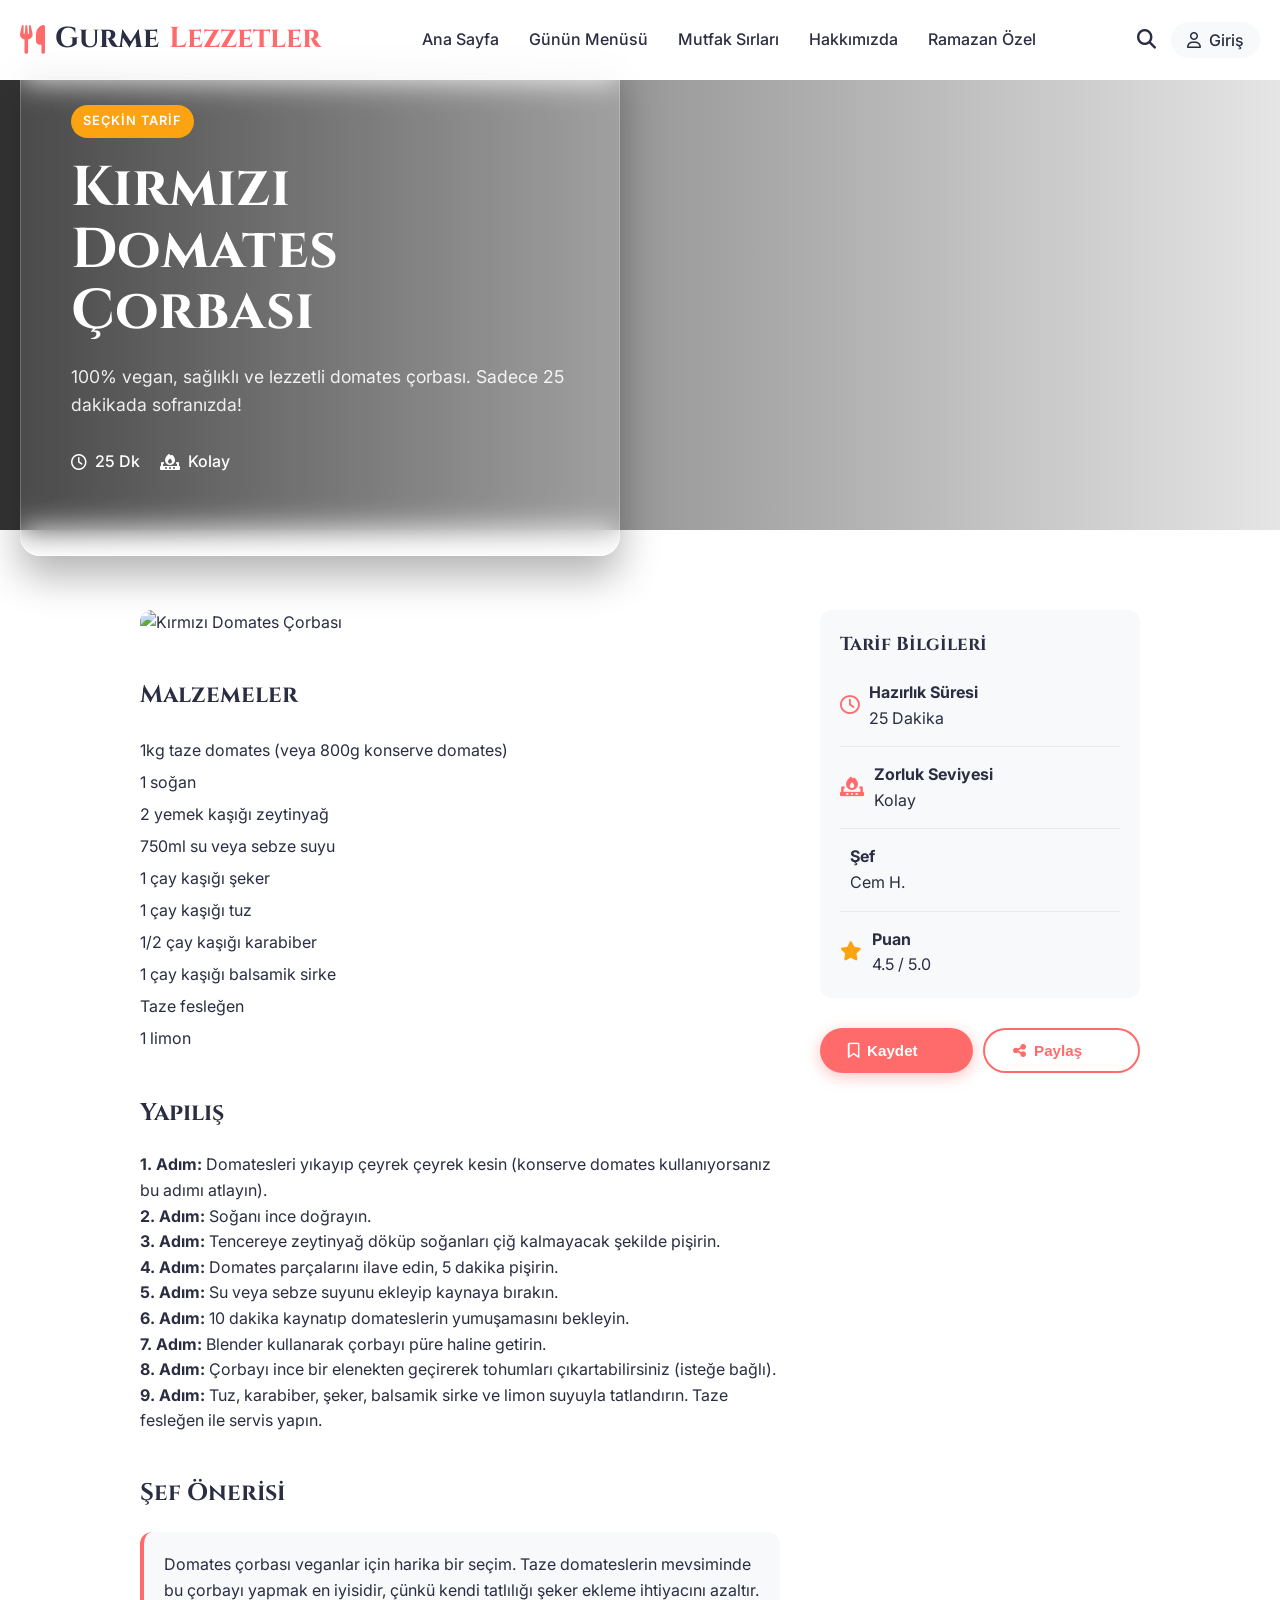
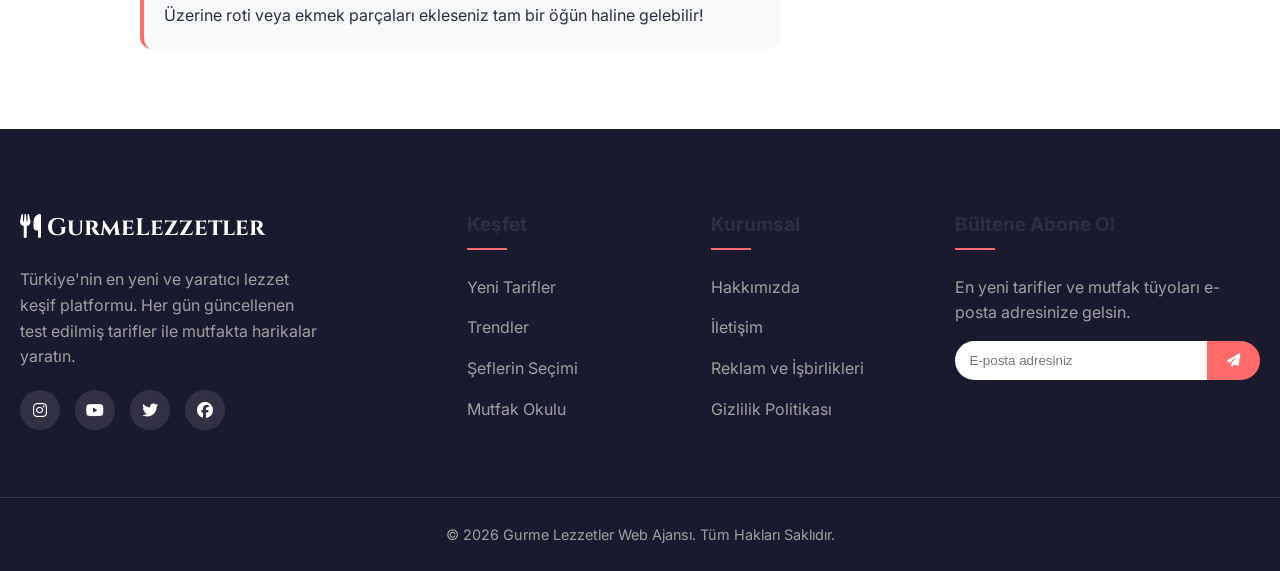
==== corba-domates.html @ 1f97ee6f "Add soup recipe detail pages and update navigation" ====
<!DOCTYPE html>
<html lang="tr">

<head>
    <meta charset="UTF-8">
    <meta name="viewport" content="width=device-width, initial-scale=1.0">
    <meta name="description" content="Kırmızı Domates Çorbası Tarifi: Vegan ve sağlıklı çorba.">
    <title>Kırmızı Domates Çorbası | Gurme Lezzetler</title>
    <link rel="stylesheet" href="css/style.css">
    <!-- Google Fonts -->
    <link rel="preconnect" href="https://fonts.googleapis.com">
    <link rel="preconnect" href="https://fonts.gstatic.com" crossorigin>
    <link
        href="https://fonts.googleapis.com/css2?family=Cinzel:wght@600;700&family=Inter:wght@300;400;500;600;700&display=swap"
        rel="stylesheet">
    <!-- FontAwesome icons -->
    <link rel="stylesheet" href="https://cdnjs.cloudflare.com/ajax/libs/font-awesome/6.4.0/css/all.min.css">
</head>

<body>

    <!-- Navigation -->
    <nav class="navbar">
        <div class="container nav-content">
            <a href="index.html" class="logo">
                <i class="fa-solid fa-utensils"></i> Gurme<span>Lezzetler</span>
            </a>
            <ul class="nav-links">
                <li><a href="index.html">Ana Sayfa</a></li>
                <li><a href="#">Günün Menüsü</a></li>
                <li><a href="#">Mutfak Sırları</a></li>
                <li><a href="hakkimizda.html">Hakkımızda</a></li>
                <li><a href="#">Ramazan Özel</a></li>
            </ul>
            <div class="nav-actions">
                <button class="icon-btn search-btn" aria-label="Ara"><i
                        class="fa-solid fa-magnifying-glass"></i></button>
                <button class="icon-btn login-btn" aria-label="Giriş Yap"><i class="fa-regular fa-user"></i>
                    Giriş</button>
                <button class="mobile-menu-btn" aria-label="Menü"><i class="fa-solid fa-bars"></i></button>
            </div>
        </div>
    </nav>

    <!-- Hero Header -->
    <header class="hero hero-small" style="height: 50vh; min-height: 350px;">
        <div class="hero-bg"
            style="background-image: url('https://images.unsplash.com/photo-1551632440-beab00e9abe7?ixlib=rb-4.0.3&auto=format&fit=crop&w=1920&q=80');">
        </div>
        <div class="hero-overlay"></div>
        <div class="container hero-content">
            <div class="hero-glass-card">
                <span class="badge">Seçkin Tarif</span>
                <h1>Kırmızı Domates Çorbası</h1>
                <p>100% vegan, sağlıklı ve lezzetli domates çorbası. Sadece 25 dakikada sofranızda!</p>
                <div class="recipe-meta">
                    <span><i class="fa-regular fa-clock"></i> 25 Dk</span>
                    <span><i class="fa-solid fa-fire-burner"></i> Kolay</span>
                </div>
            </div>
        </div>
    </header>

    <!-- Recipe Content -->
    <section class="recipe-detail section-padding">
        <div class="container">
            <div style="display: grid; grid-template-columns: 2fr 1fr; gap: 40px; max-width: 1000px; margin: 0 auto;">

                <!-- Main Content -->
                <div>
                    <div style="margin-bottom: 40px;">
                        <img src="https://images.unsplash.com/photo-1551632440-beab00e9abe7?ixlib=rb-4.0.3&auto=format&fit=crop&w=800&q=80"
                            alt="Kırmızı Domates Çorbası" style="width: 100%; border-radius: 12px;">
                    </div>

                    <h2 style="margin-bottom: 20px;">Malzemeler</h2>
                    <ul style="margin-bottom: 40px; line-height: 2;">
                        <li>1kg taze domates (veya 800g konserve domates)</li>
                        <li>1 soğan</li>
                        <li>2 yemek kaşığı zeytinyağ</li>
                        <li>750ml su veya sebze suyu</li>
                        <li>1 çay kaşığı şeker</li>
                        <li>1 çay kaşığı tuz</li>
                        <li>1/2 çay kaşığı karabiber</li>
                        <li>1 çay kaşığı balsamik sirke</li>
                        <li>Taze fesleğen</li>
                        <li>1 limon</li>
                    </ul>

                    <h2 style="margin-bottom: 20px;">Yapılış</h2>
                    <div style="margin-bottom: 40px;">
                        <p><strong>1. Adım:</strong> Domatesleri yıkayıp çeyrek çeyrek kesin (konserve domates
                            kullanıyorsanız bu adımı atlayın).</p>
                        <p><strong>2. Adım:</strong> Soğanı ince doğrayın.</p>
                        <p><strong>3. Adım:</strong> Tencereye zeytinyağ döküp soğanları çiğ kalmayacak şekilde pişirin.
                        </p>
                        <p><strong>4. Adım:</strong> Domates parçalarını ilave edin, 5 dakika pişirin.</p>
                        <p><strong>5. Adım:</strong> Su veya sebze suyunu ekleyip kaynaya bırakın.</p>
                        <p><strong>6. Adım:</strong> 10 dakika kaynatıp domateslerin yumuşamasını bekleyin.</p>
                        <p><strong>7. Adım:</strong> Blender kullanarak çorbayı püre haline getirin.</p>
                        <p><strong>8. Adım:</strong> Çorbayı ince bir elenekten geçirerek tohumları çıkartabilirsiniz
                            (isteğe bağlı).</p>
                        <p><strong>9. Adım:</strong> Tuz, karabiber, şeker, balsamik sirke ve limon suyuyla tatlandırın.
                            Taze fesleğen ile servis yapın.</p>
                    </div>

                    <h2 style="margin-bottom: 20px;">Şef Önerisi</h2>
                    <p style="background: #f8f9fa; padding: 20px; border-radius: 12px; border-left: 4px solid #ff6b6b;">
                        Domates çorbası veganlar için harika bir seçim. Taze domateslerin mevsiminde bu çorbayı yapmak
                        en iyisidir, çünkü kendi tatlılığı şeker ekleme ihtiyacını azaltır. Üzerine roti veya ekmek
                        parçaları ekleseniz tam bir öğün haline gelebilir!
                    </p>
                </div>

                <!-- Sidebar -->
                <div>
                    <div style="background: #f8f9fa; padding: 20px; border-radius: 12px; margin-bottom: 30px;">
                        <h3 style="margin-bottom: 20px;">Tarif Bilgileri</h3>

                        <div
                            style="display: flex; align-items: center; gap: 10px; margin-bottom: 15px; padding-bottom: 15px; border-bottom: 1px solid #e9ecef;">
                            <i class="fa-regular fa-clock" style="color: #ff6b6b; font-size: 1.2rem;"></i>
                            <div>
                                <strong>Hazırlık Süresi</strong>
                                <p>25 Dakika</p>
                            </div>
                        </div>

                        <div
                            style="display: flex; align-items: center; gap: 10px; margin-bottom: 15px; padding-bottom: 15px; border-bottom: 1px solid #e9ecef;">
                            <i class="fa-solid fa-fire-burner" style="color: #ff6b6b; font-size: 1.2rem;"></i>
                            <div>
                                <strong>Zorluk Seviyesi</strong>
                                <p>Kolay</p>
                            </div>
                        </div>

                        <div
                            style="display: flex; align-items: center; gap: 10px; margin-bottom: 15px; padding-bottom: 15px; border-bottom: 1px solid #e9ecef;">
                            <i class="fa-solid fa-user-chef" style="color: #ff6b6b; font-size: 1.2rem;"></i>
                            <div>
                                <strong>Şef</strong>
                                <p>Cem H.</p>
                            </div>
                        </div>

                        <div style="display: flex; align-items: center; gap: 10px;">
                            <i class="fa-solid fa-star" style="color: #fca311; font-size: 1.2rem;"></i>
                            <div>
                                <strong>Puan</strong>
                                <p>4.5 / 5.0</p>
                            </div>
                        </div>
                    </div>

                    <div style="display: flex; gap: 10px;">
                        <button class="btn btn-primary" style="flex: 1;"><i class="fa-regular fa-bookmark"></i>
                            Kaydet</button>
                        <button class="btn btn-outline" style="flex: 1;"><i class="fa-solid fa-share-nodes"></i>
                            Paylaş</button>
                    </div>
                </div>

            </div>
        </div>
    </section>

    <!-- Footer -->
    <footer class="footer">
        <div class="container footer-grid">
            <div class="footer-brand">
                <h2><i class="fa-solid fa-utensils"></i> Gurme<span>Lezzetler</span></h2>
                <p>Türkiye'nin en yeni ve yaratıcı lezzet keşif platformu. Her gün güncellenen test edilmiş tarifler ile
                    mutfakta harikalar yaratın.</p>
                <div class="social-links">
                    <a href="#"><i class="fa-brands fa-instagram"></i></a>
                    <a href="#"><i class="fa-brands fa-youtube"></i></a>
                    <a href="#"><i class="fa-brands fa-twitter"></i></a>
                    <a href="#"><i class="fa-brands fa-facebook"></i></a>
                </div>
            </div>
            <div class="footer-links">
                <h3>Keşfet</h3>
                <ul>
                    <li><a href="#">Yeni Tarifler</a></li>
                    <li><a href="#">Trendler</a></li>
                    <li><a href="#">Şeflerin Seçimi</a></li>
                    <li><a href="#">Mutfak Okulu</a></li>
                </ul>
            </div>
            <div class="footer-links">
                <h3>Kurumsal</h3>
                <ul>
                    <li><a href="hakkimizda.html">Hakkımızda</a></li>
                    <li><a href="#">İletişim</a></li>
                    <li><a href="#">Reklam ve İşbirlikleri</a></li>
                    <li><a href="#">Gizlilik Politikası</a></li>
                </ul>
            </div>
            <div class="footer-newsletter">
                <h3>Bültene Abone Ol</h3>
                <p>En yeni tarifler ve mutfak tüyoları e-posta adresinize gelsin.</p>
                <form class="newsletter-form">
                    <input type="email" placeholder="E-posta adresiniz" required>
                    <button type="submit"><i class="fa-solid fa-paper-plane"></i></button>
                </form>
            </div>
        </div>
        <div class="footer-bottom container">
            <p>&copy; 2026 Gurme Lezzetler Web Ajansı. Tüm Hakları Saklıdır.</p>
        </div>
    </footer>

    <script src="js/main.js"></script>
</body>

</html>
---- css/style.css ----
/* Base & CSS Variables */
:root {
    --primary-color: #ff6b6b;
    --primary-dark: #e85d5d;
    --secondary-color: #fca311;
    --text-dark: #2b2d42;
    --text-light: #8d99ae;
    --bg-light: #f8f9fa;
    --bg-white: #ffffff;
    --border-color: #e9ecef;
    --shadow-sm: 0 2px 8px rgba(0,0,0,0.05);
    --shadow-md: 0 4px 15px rgba(0,0,0,0.08);
    --shadow-lg: 0 10px 30px rgba(0,0,0,0.12);
    --border-radius: 12px;
    --transition: all 0.3s cubic-bezier(0.25, 0.8, 0.25, 1);
}

* {
    margin: 0;
    padding: 0;
    box-sizing: border-box;
}

body {
    font-family: 'Inter', sans-serif;
    color: var(--text-dark);
    background-color: var(--bg-white);
    line-height: 1.6;
    overflow-x: hidden;
}

h1, h2, h3, h4, h5, h6 {
    font-family: 'Cinzel', serif;
    color: var(--text-dark);
}

a {
    text-decoration: none;
    color: inherit;
    transition: var(--transition);
}

ul {
    list-style: none;
}

img {
    max-width: 100%;
    height: auto;
    display: block;
}

.container {
    max-width: 1280px;
    margin: 0 auto;
    padding: 0 20px;
}

.section-padding {
    padding: 80px 0;
}

.mt-4 { margin-top: 2rem; }
.text-center { text-align: center; }

/* Buttons */
.btn {
    display: inline-flex;
    align-items: center;
    gap: 8px;
    padding: 12px 28px;
    border-radius: 30px;
    font-weight: 600;
    cursor: pointer;
    transition: var(--transition);
    border: none;
    font-size: 0.95rem;
}

.btn-primary {
    background: var(--primary-color);
    color: white;
    box-shadow: 0 4px 15px rgba(255, 107, 107, 0.4);
}

.btn-primary:hover {
    background: var(--primary-dark);
    transform: translateY(-2px);
    box-shadow: 0 6px 20px rgba(255, 107, 107, 0.6);
}

.btn-outline {
    background: transparent;
    color: var(--primary-color);
    border: 2px solid var(--primary-color);
}

.btn-outline:hover {
    background: var(--primary-color);
    color: white;
}

/* Navbar (Glassmorphism effect) */
.navbar {
    position: fixed;
    top: 0;
    left: 0;
    width: 100%;
    height: 80px;
    background: rgba(255, 255, 255, 0.85);
    backdrop-filter: blur(10px);
    -webkit-backdrop-filter: blur(10px);
    border-bottom: 1px solid rgba(255, 255, 255, 0.3);
    z-index: 1000;
    transition: var(--transition);
}

.navbar.scrolled {
    box-shadow: var(--shadow-sm);
    background: rgba(255, 255, 255, 0.95);
}

.nav-content {
    display: flex;
    justify-content: space-between;
    align-items: center;
    height: 100%;
}

.logo {
    font-family: 'Cinzel', serif;
    font-size: 1.8rem;
    font-weight: 700;
    color: var(--text-dark);
    display: flex;
    align-items: center;
    gap: 10px;
}

.logo i {
    color: var(--primary-color);
}

.logo span {
    color: var(--primary-color);
}

.nav-links {
    display: flex;
    gap: 30px;
}

.nav-links a {
    font-weight: 500;
    font-size: 1rem;
    position: relative;
    padding: 5px 0;
}

.nav-links a::after {
    content: '';
    position: absolute;
    bottom: 0;
    left: 0;
    width: 0;
    height: 2px;
    background: var(--primary-color);
    transition: var(--transition);
}

.nav-links a:hover::after,
.nav-links a.active::after {
    width: 100%;
}

.nav-links a:hover,
.nav-links a.active {
    color: var(--primary-color);
}

.nav-actions {
    display: flex;
    align-items: center;
    gap: 15px;
}

.icon-btn {
    background: transparent;
    border: none;
    font-size: 1.2rem;
    color: var(--text-dark);
    cursor: pointer;
    transition: var(--transition);
}

.icon-btn:hover {
    color: var(--primary-color);
}

.login-btn {
    font-size: 1rem;
    font-family: 'Inter', sans-serif;
    font-weight: 500;
    display: flex;
    align-items: center;
    gap: 8px;
    background: var(--bg-light);
    padding: 8px 16px;
    border-radius: 20px;
}

.login-btn:hover {
    background: var(--primary-color);
    color: white;
}

.mobile-menu-btn {
    display: none;
    background: transparent;
    border: none;
    font-size: 1.5rem;
    cursor: pointer;
}

/* Hero Section */
.hero {
    position: relative;
    height: 85vh;
    min-height: 600px;
    display: flex;
    align-items: center;
    margin-top: 80px;
}

.hero-bg {
    position: absolute;
    top: 0;
    left: 0;
    width: 100%;
    height: 100%;
    background-size: cover;
    background-position: center;
    background-repeat: no-repeat;
    z-index: -2;
}

.hero-overlay {
    position: absolute;
    top: 0;
    left: 0;
    width: 100%;
    height: 100%;
    background: linear-gradient(90deg, rgba(0,0,0,0.8) 0%, rgba(0,0,0,0.4) 50%, rgba(0,0,0,0.1) 100%);
    z-index: -1;
}

.hero-content {
    width: 100%;
}

.hero-glass-card {
    background: rgba(255, 255, 255, 0.1);
    backdrop-filter: blur(15px);
    -webkit-backdrop-filter: blur(15px);
    border: 1px solid rgba(255, 255, 255, 0.2);
    border-radius: 20px;
    padding: 50px;
    max-width: 600px;
    color: white;
    box-shadow: 0 20px 40px rgba(0,0,0,0.3);
}

.badge {
    background: var(--secondary-color);
    color: white;
    padding: 6px 12px;
    border-radius: 20px;
    font-size: 0.8rem;
    font-weight: 600;
    text-transform: uppercase;
    letter-spacing: 1px;
    display: inline-block;
    margin-bottom: 20px;
}

.hero-glass-card h1 {
    font-size: 3.5rem;
    line-height: 1.1;
    margin-bottom: 20px;
    color: white;
}

.hero-glass-card p {
    font-size: 1.1rem;
    margin-bottom: 30px;
    opacity: 0.9;
}

.recipe-meta {
    display: flex;
    gap: 20px;
    margin-bottom: 30px;
    font-weight: 500;
}

.recipe-meta span {
    display: flex;
    align-items: center;
    gap: 8px;
}

/* Sections Global */
.section-header {
    display: flex;
    justify-content: space-between;
    align-items: flex-end;
    margin-bottom: 40px;
}

.section-header h2 {
    font-size: 2.5rem;
    position: relative;
    padding-bottom: 10px;
}

.section-header h2::after {
    content: '';
    position: absolute;
    bottom: 0;
    left: 0;
    width: 60px;
    height: 3px;
    background: var(--primary-color);
    border-radius: 2px;
}

.section-header p {
    color: var(--text-light);
    margin-top: 10px;
}

.view-all {
    color: var(--primary-color);
    font-weight: 600;
    display: inline-flex;
    align-items: center;
    gap: 5px;
}

.view-all:hover {
    color: var(--primary-dark);
    transform: translateX(5px);
}

/* Categories Section */
.categories-grid {
    display: grid;
    grid-template-columns: repeat(auto-fit, minmax(180px, 1fr));
    gap: 20px;
}

.category-card {
    background: var(--bg-white);
    border: 1px solid var(--border-color);
    border-radius: var(--border-radius);
    padding: 30px 20px;
    text-align: center;
    transition: var(--transition);
}

.category-card:hover {
    box-shadow: var(--shadow-md);
    border-color: var(--primary-color);
    transform: translateY(-5px);
}

.cat-icon {
    width: 70px;
    height: 70px;
    background: rgba(255, 107, 107, 0.1);
    color: var(--primary-color);
    border-radius: 50%;
    display: flex;
    align-items: center;
    justify-content: center;
    font-size: 2rem;
    margin: 0 auto 15px;
    transition: var(--transition);
}

.category-card:hover .cat-icon {
    background: var(--primary-color);
    color: white;
}

.category-card h3 {
    font-size: 1.2rem;
    margin-bottom: 5px;
}

.category-card span {
    font-size: 0.85rem;
    color: var(--text-light);
}

/* Popular Recipes */
.bg-light {
    background-color: var(--bg-light);
}

.recipe-grid {
    display: grid;
    grid-template-columns: repeat(auto-fill, minmax(280px, 1fr));
    gap: 30px;
}

.recipe-card {
    background: var(--bg-white);
    border-radius: var(--border-radius);
    overflow: hidden;
    box-shadow: var(--shadow-sm);
    transition: var(--transition);
}

.recipe-card:hover {
    box-shadow: var(--shadow-lg);
    transform: translateY(-10px);
}

.recipe-img {
    position: relative;
    height: 220px;
    overflow: hidden;
}

.recipe-img img {
    width: 100%;
    height: 100%;
    object-fit: cover;
    transition: transform 0.5s ease;
}

.recipe-card:hover .recipe-img img {
    transform: scale(1.1);
}

.recipe-tags {
    position: absolute;
    top: 15px;
    left: 15px;
    z-index: 2;
}

.tag {
    background: rgba(255, 255, 255, 0.9);
    color: var(--text-dark);
    padding: 5px 12px;
    border-radius: 15px;
    font-size: 0.8rem;
    font-weight: 600;
    box-shadow: var(--shadow-sm);
}

.bookmark-btn {
    position: absolute;
    top: 15px;
    right: 15px;
    width: 35px;
    height: 35px;
    border-radius: 50%;
    background: white;
    border: none;
    color: var(--text-light);
    display: flex;
    align-items: center;
    justify-content: center;
    cursor: pointer;
    z-index: 2;
    transition: var(--transition);
    box-shadow: var(--shadow-sm);
}

.bookmark-btn:hover {
    color: var(--primary-color);
}

.recipe-info {
    padding: 20px;
}

.recipe-info h3 {
    font-size: 1.25rem;
    margin-bottom: 10px;
    line-height: 1.4;
}

.recipe-info h3 a:hover {
    color: var(--primary-color);
}

.author {
    font-size: 0.9rem;
    color: var(--text-light);
    margin-bottom: 15px;
}

.recipe-footer {
    display: flex;
    justify-content: space-between;
    align-items: center;
    padding-top: 15px;
    border-top: 1px solid var(--border-color);
}

.time {
    font-size: 0.9rem;
    font-weight: 500;
    color: var(--text-dark);
    display: flex;
    align-items: center;
    gap: 5px;
}

.time i {
    color: var(--primary-color);
}

.rating {
    display: flex;
    align-items: center;
    gap: 5px;
    font-weight: 600;
    color: var(--text-dark);
}

.rating i {
    color: #ffb703;
}

/* News Section */
.news-grid {
    display: grid;
    grid-template-columns: 1.5fr 1fr;
    gap: 30px;
}

.news-main-card {
    position: relative;
    border-radius: var(--border-radius);
    overflow: hidden;
    height: 400px;
}

.news-main-card img {
    width: 100%;
    height: 100%;
    object-fit: cover;
}

.news-content.glassmorphism {
    position: absolute;
    bottom: 20px;
    left: 20px;
    right: 20px;
    background: rgba(255, 255, 255, 0.85);
    backdrop-filter: blur(10px);
    border-radius: 12px;
    padding: 25px;
}

.news-content h3 {
    font-size: 1.5rem;
    margin: 10px 0;
}

.read-more {
    display: inline-block;
    margin-top: 15px;
    color: var(--primary-color);
    font-weight: 600;
    text-transform: uppercase;
    font-size: 0.85rem;
    letter-spacing: 1px;
}

.news-side-list {
    display: flex;
    flex-direction: column;
    gap: 20px;
}

.news-item {
    display: flex;
    gap: 15px;
    align-items: center;
    background: var(--bg-white);
    border-radius: var(--border-radius);
    padding: 10px;
    transition: var(--transition);
}

.news-item:hover {
    background: var(--bg-light);
    transform: translateX(5px);
}

.news-item .img-wrapper {
    width: 100px;
    height: 100px;
    border-radius: 8px;
    overflow: hidden;
    flex-shrink: 0;
}

.news-item img {
    width: 100%;
    height: 100%;
    object-fit: cover;
}

.news-item h4 {
    font-family: 'Inter', sans-serif;
    font-size: 1.1rem;
    margin-bottom: 8px;
}

.news-item .date {
    font-size: 0.8rem;
    color: var(--text-light);
}

/* Footer */
.footer {
    background-color: #1a1a2e;
    color: white;
    padding-top: 80px;
}

.footer-grid {
    display: grid;
    grid-template-columns: 2fr 1fr 1fr 1.5fr;
    gap: 40px;
    margin-bottom: 60px;
}

.footer-brand h2 {
    color: white;
    margin-bottom: 20px;
}

.footer-brand p {
    color: #a0a0a0;
    margin-bottom: 20px;
    max-width: 300px;
}

.social-links {
    display: flex;
    gap: 15px;
}

.social-links a {
    width: 40px;
    height: 40px;
    border-radius: 50%;
    background: rgba(255,255,255,0.1);
    display: flex;
    align-items: center;
    justify-content: center;
    transition: var(--transition);
}

.social-links a:hover {
    background: var(--primary-color);
    color: white;
}

.footer-links h3, .footer-newsletter h3 {
    font-family: 'Inter', sans-serif;
    font-size: 1.2rem;
    margin-bottom: 25px;
    position: relative;
    padding-bottom: 10px;
}

.footer-links h3::after, .footer-newsletter h3::after {
    content: '';
    position: absolute;
    bottom: 0;
    left: 0;
    width: 40px;
    height: 2px;
    background: var(--primary-color);
}

.footer-links ul li {
    margin-bottom: 15px;
}

.footer-links ul li a {
    color: #a0a0a0;
}

.footer-links ul li a:hover {
    color: var(--primary-color);
    padding-left: 5px;
}

.footer-newsletter p {
    color: #a0a0a0;
    margin-bottom: 15px;
}

.newsletter-form {
    display: flex;
}

.newsletter-form input {
    flex: 1;
    padding: 12px 15px;
    border: none;
    border-radius: 30px 0 0 30px;
    outline: none;
}

.newsletter-form button {
    background: var(--primary-color);
    color: white;
    border: none;
    padding: 0 20px;
    border-radius: 0 30px 30px 0;
    cursor: pointer;
    transition: var(--transition);
}

.newsletter-form button:hover {
    background: var(--primary-dark);
}

.footer-bottom {
    text-align: center;
    padding: 25px 0;
    border-top: 1px solid rgba(255,255,255,0.1);
    color: #a0a0a0;
    font-size: 0.9rem;
}

/* Responsive Design */
@media (max-width: 992px) {
    .news-grid {
        grid-template-columns: 1fr;
    }
    
    .footer-grid {
        grid-template-columns: 1fr 1fr;
    }
}

@media (max-width: 768px) {
    .nav-links {
        display: none;
    }
    
    .mobile-menu-btn {
        display: block;
        color: var(--text-dark);
    }
    
    .hero-glass-card h1 {
        font-size: 2.5rem;
    }
    
    .section-header {
        flex-direction: column;
        align-items: flex-start;
        gap: 15px;
    }
    
    .footer-grid {
        grid-template-columns: 1fr;
    }
}
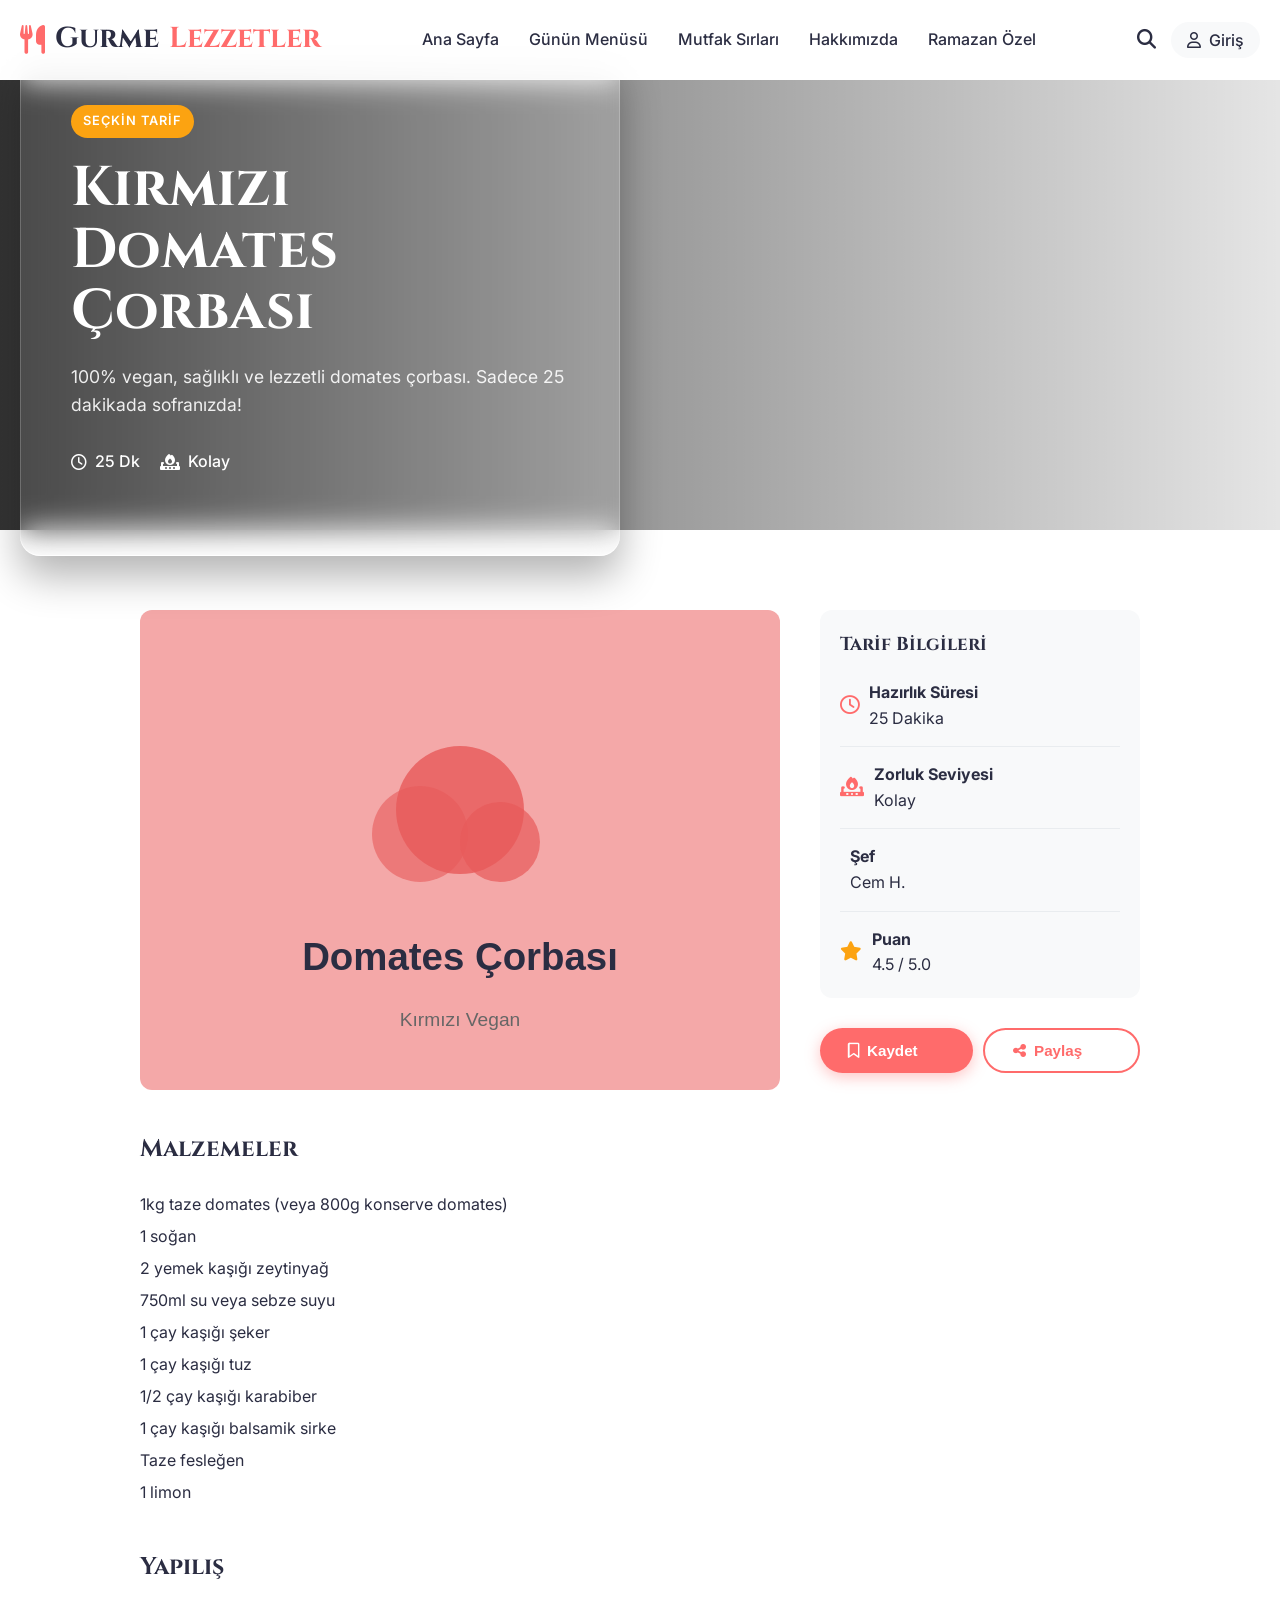
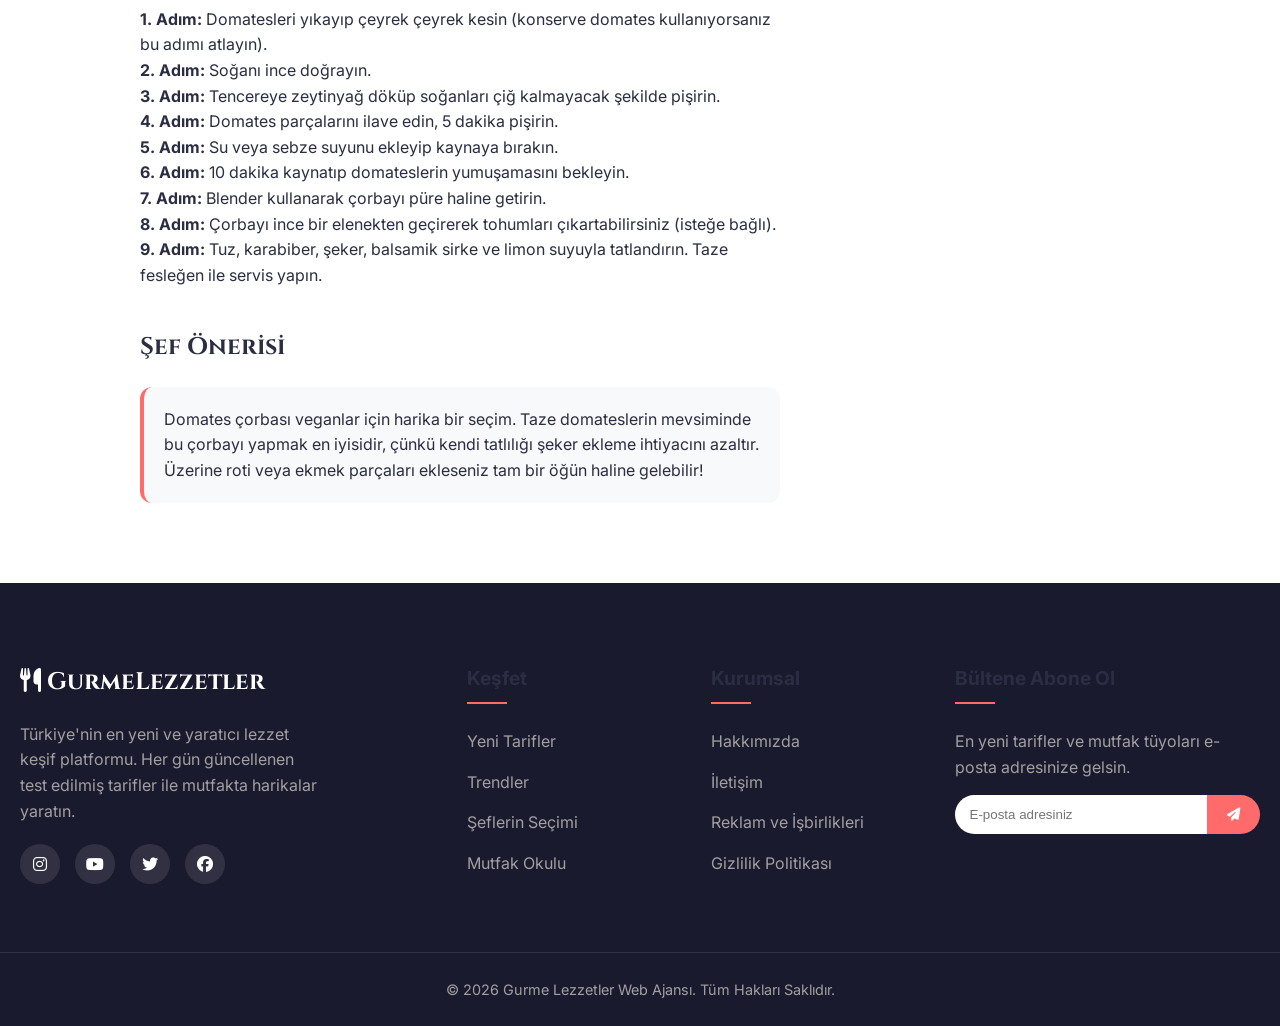
==== commit d7bebdfd: "Replace Unsplash links with local SVG images for all soup recipes" ====
--- a/corba-domates.html
+++ b/corba-domates.html
@@ -45,7 +45,7 @@
     <!-- Hero Header -->
     <header class="hero hero-small" style="height: 50vh; min-height: 350px;">
         <div class="hero-bg"
-            style="background-image: url('https://images.unsplash.com/photo-1551632440-beab00e9abe7?ixlib=rb-4.0.3&auto=format&fit=crop&w=1920&q=80');">
+            style="background-image: url('https://images.unsplash.com/photo-1476718406336-bb5a9690ee2a?ixlib=rb-4.0.3&auto=format&fit=crop&w=1920&q=80');">
         </div>
         <div class="hero-overlay"></div>
         <div class="container hero-content">
@@ -69,8 +69,8 @@
                 <!-- Main Content -->
                 <div>
                     <div style="margin-bottom: 40px;">
-                        <img src="https://images.unsplash.com/photo-1551632440-beab00e9abe7?ixlib=rb-4.0.3&auto=format&fit=crop&w=800&q=80"
-                            alt="Kırmızı Domates Çorbası" style="width: 100%; border-radius: 12px;">
+                        <img src="img/domates.svg" alt="Kırmızı Domates Çorbası"
+                            style="width: 100%; border-radius: 12px;">
                     </div>
 
                     <h2 style="margin-bottom: 20px;">Malzemeler</h2>
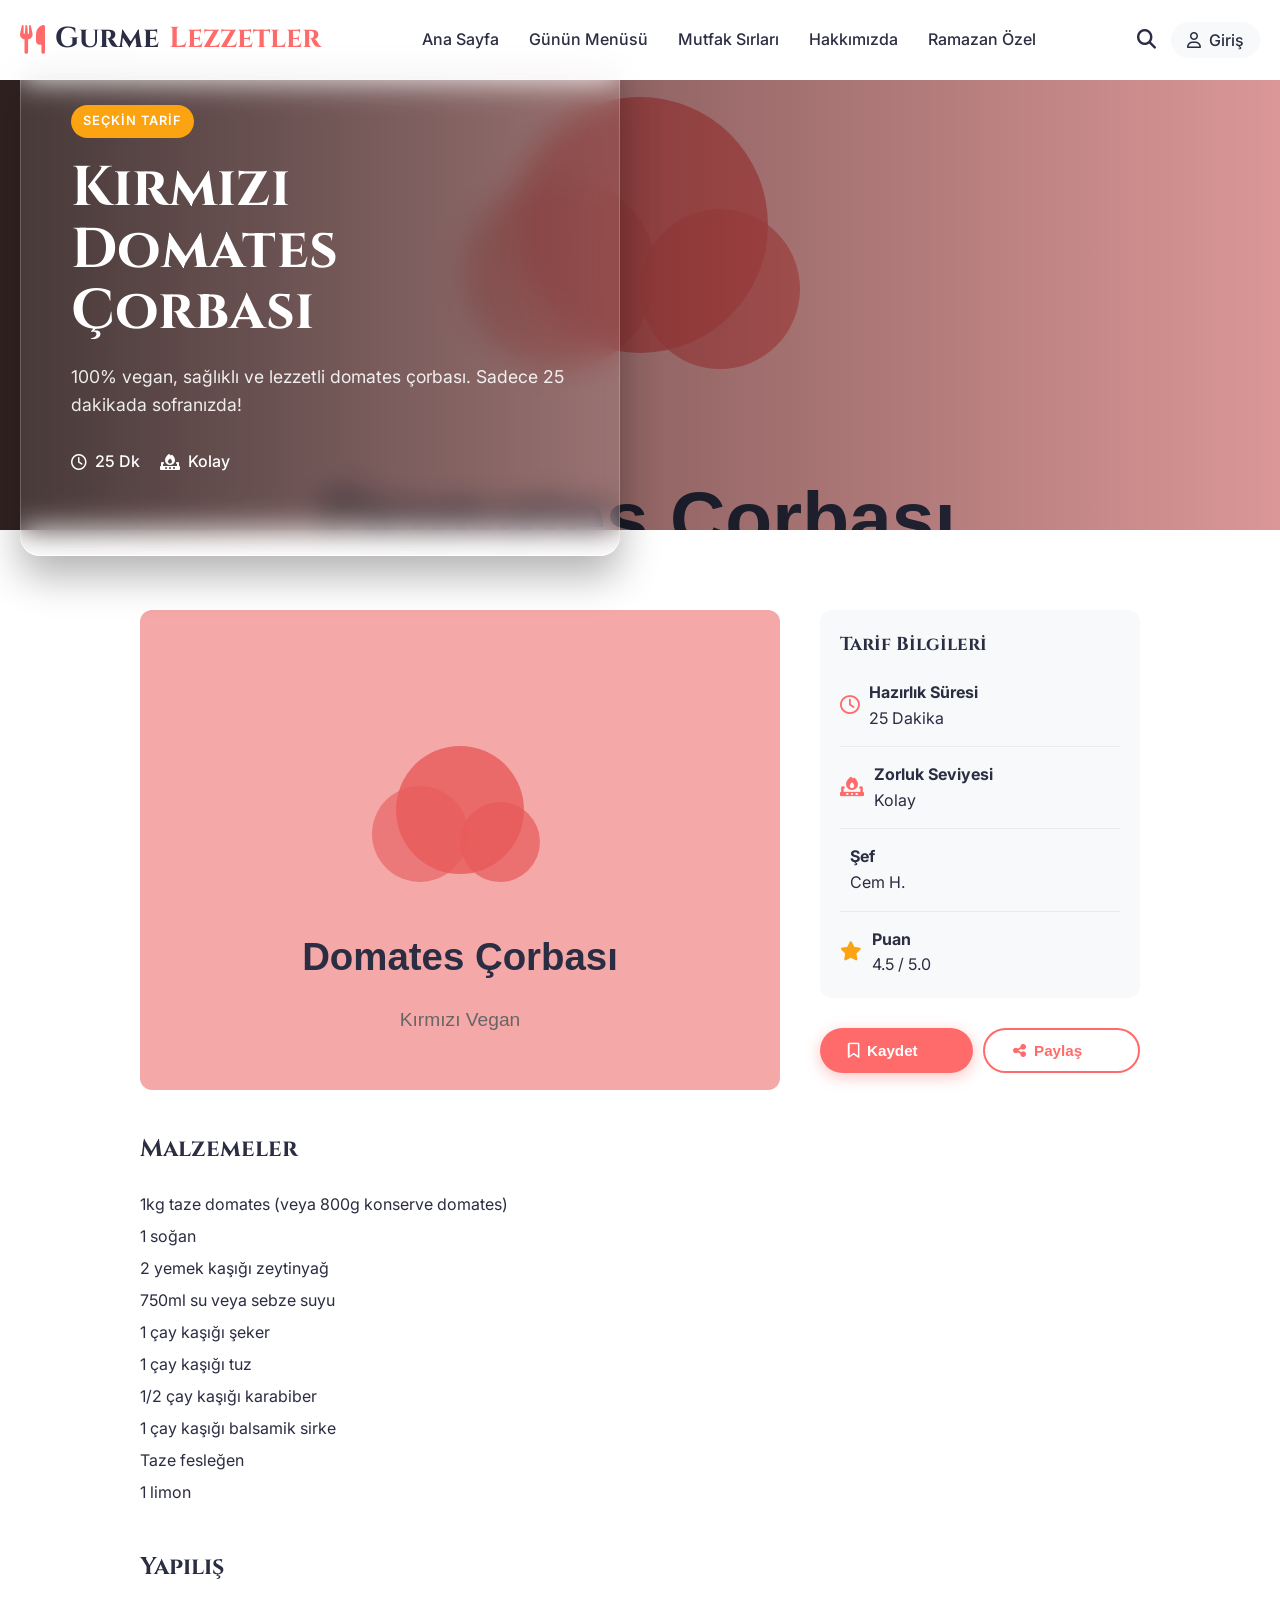
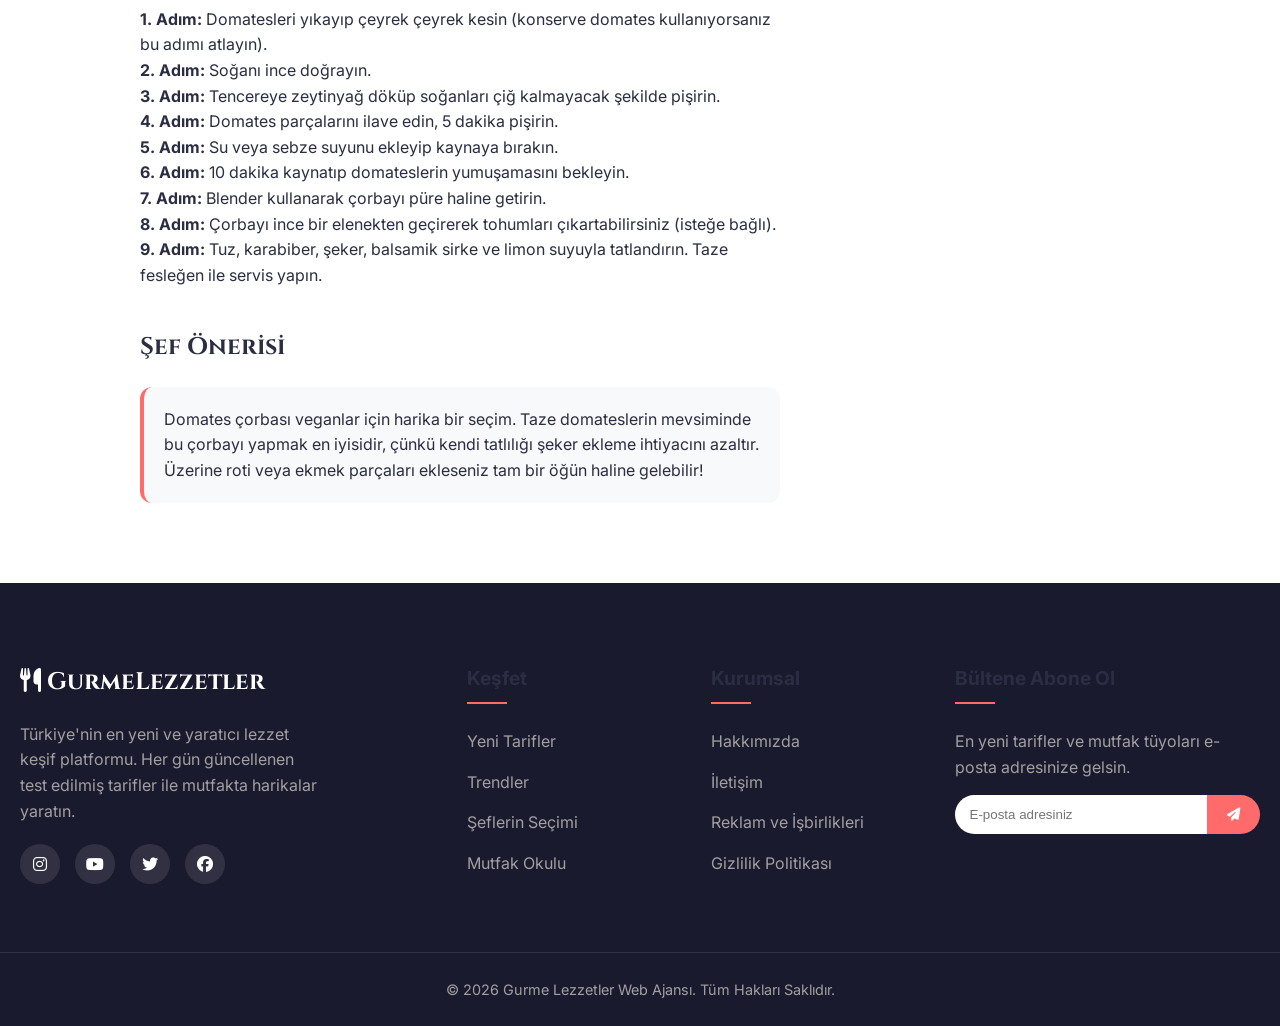
==== commit 7a39e18c: "Replace all Unsplash background images with local SVG files" ====
--- a/corba-domates.html
+++ b/corba-domates.html
@@ -45,7 +45,7 @@
     <!-- Hero Header -->
     <header class="hero hero-small" style="height: 50vh; min-height: 350px;">
         <div class="hero-bg"
-            style="background-image: url('https://images.unsplash.com/photo-1476718406336-bb5a9690ee2a?ixlib=rb-4.0.3&auto=format&fit=crop&w=1920&q=80');">
+            style="background-image: url('img/domates.svg');">
         </div>
         <div class="hero-overlay"></div>
         <div class="container hero-content">
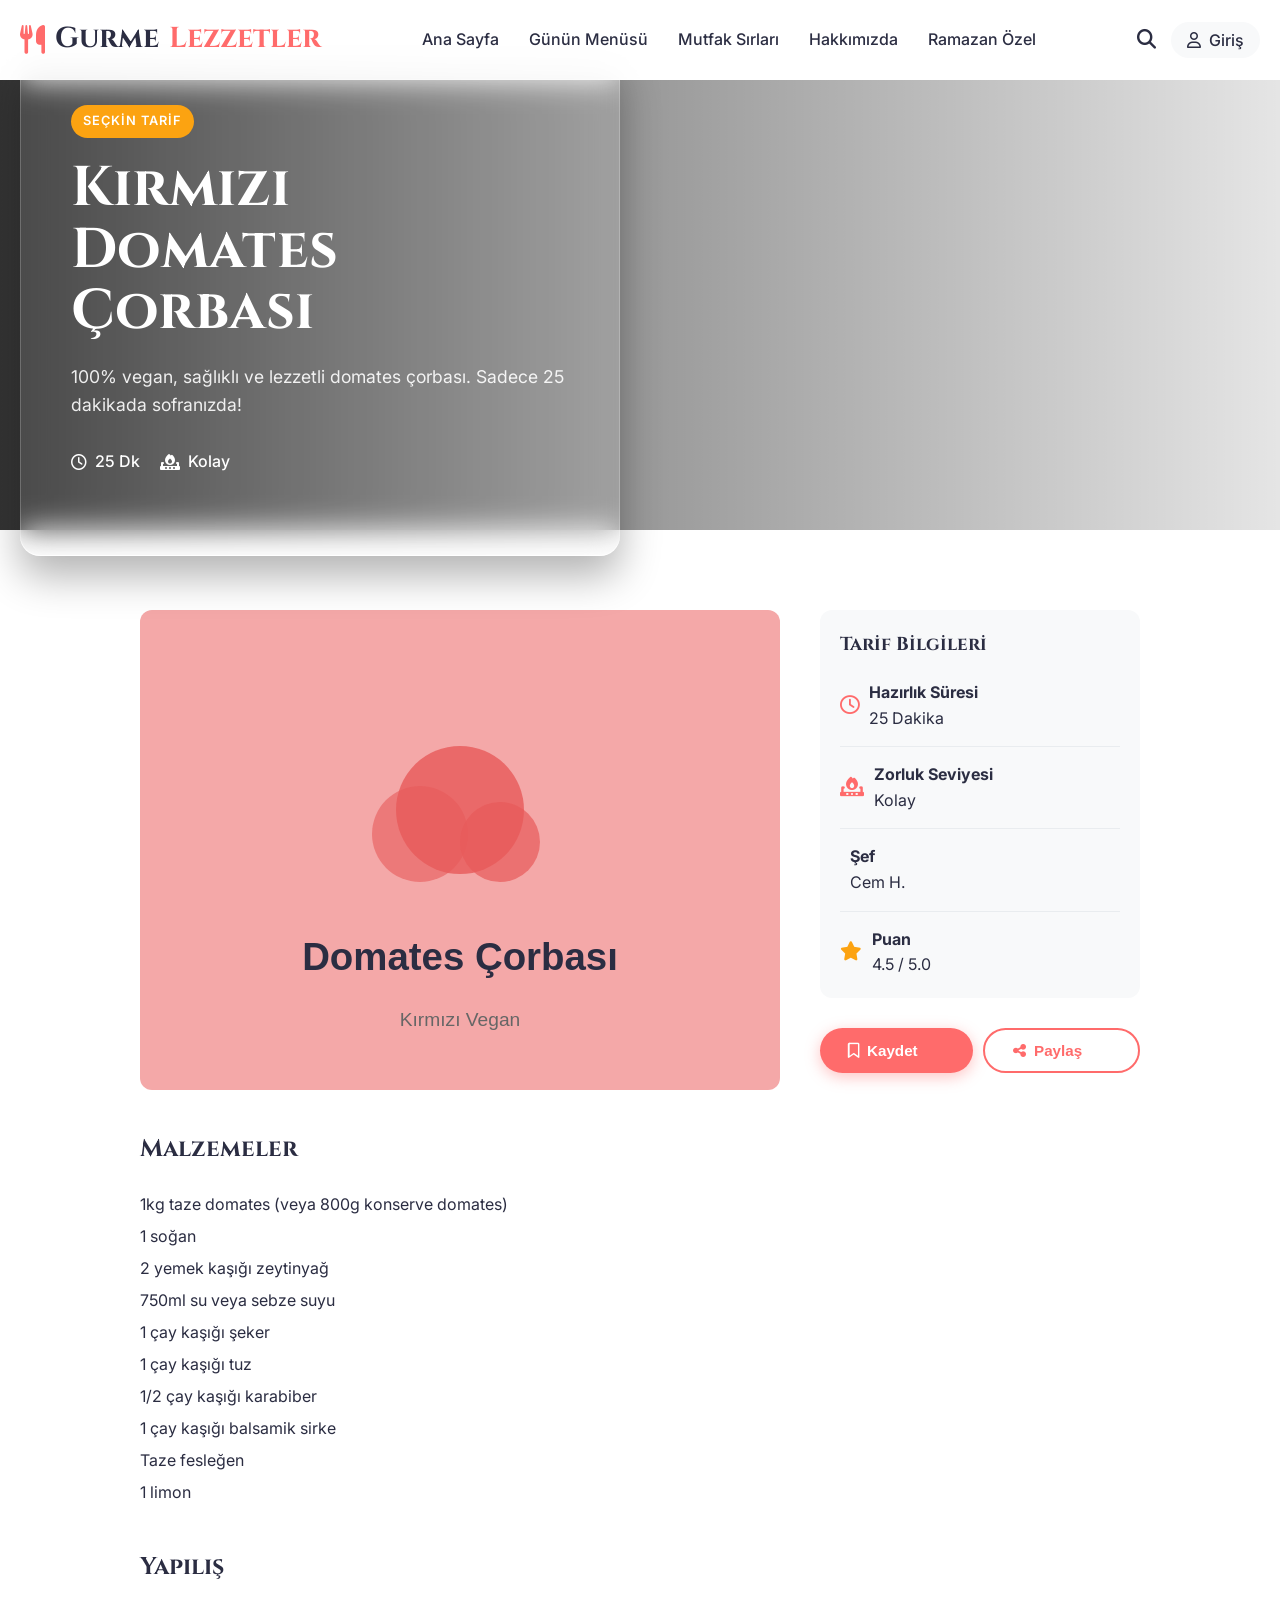
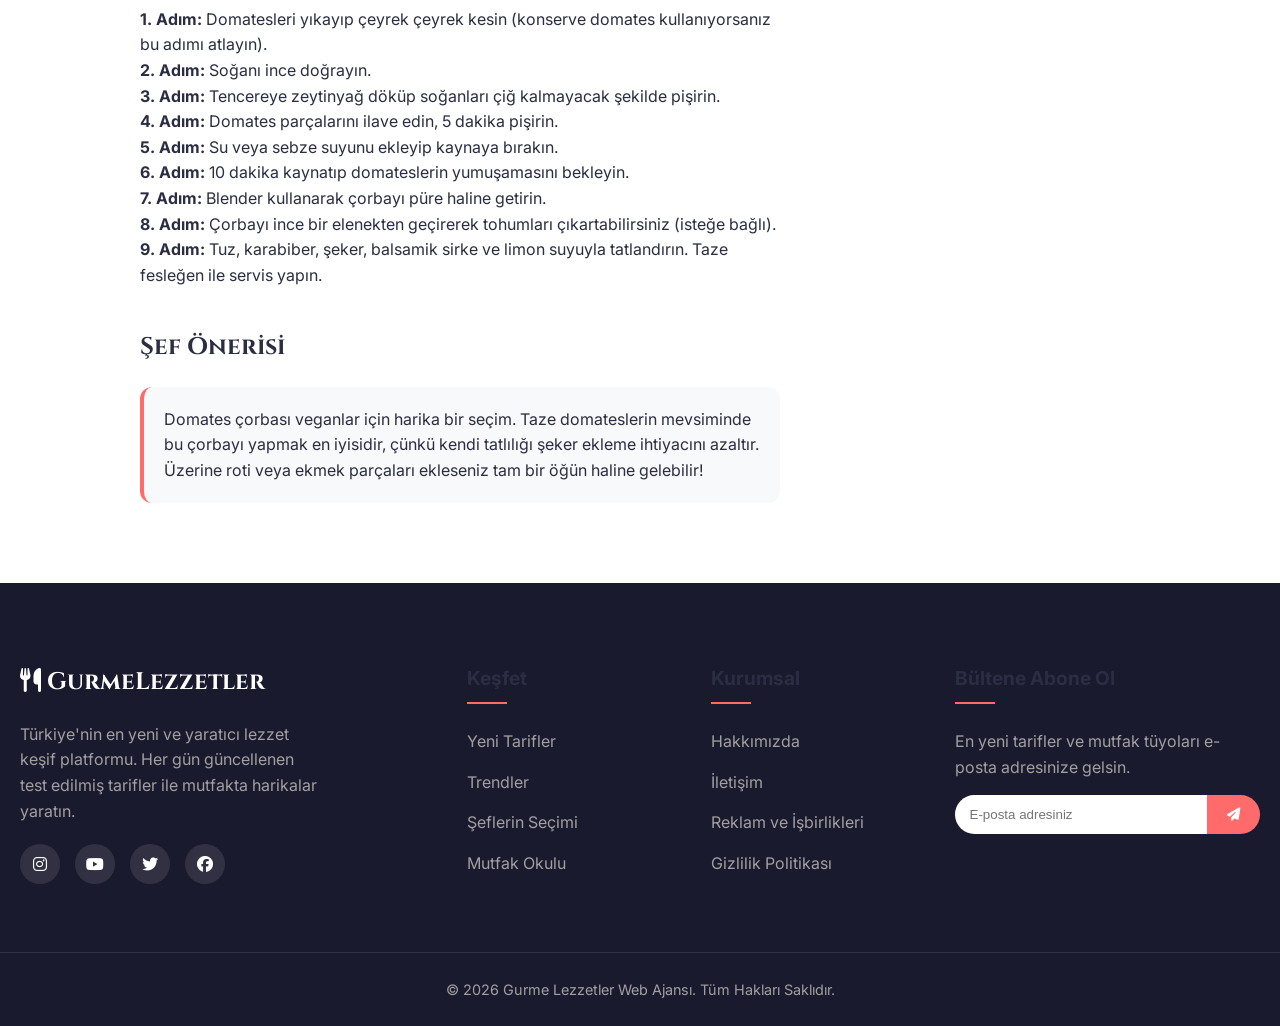
==== commit 65c28630: "Revert "Replace all Unsplash background images with local SVG files" This reverts commit 7a39e18c78a" ====
--- a/corba-domates.html
+++ b/corba-domates.html
@@ -45,7 +45,7 @@
     <!-- Hero Header -->
     <header class="hero hero-small" style="height: 50vh; min-height: 350px;">
         <div class="hero-bg"
-            style="background-image: url('img/domates.svg');">
+            style="background-image: url('https://images.unsplash.com/photo-1476718406336-bb5a9690ee2a?ixlib=rb-4.0.3&auto=format&fit=crop&w=1920&q=80');">
         </div>
         <div class="hero-overlay"></div>
         <div class="container hero-content">
